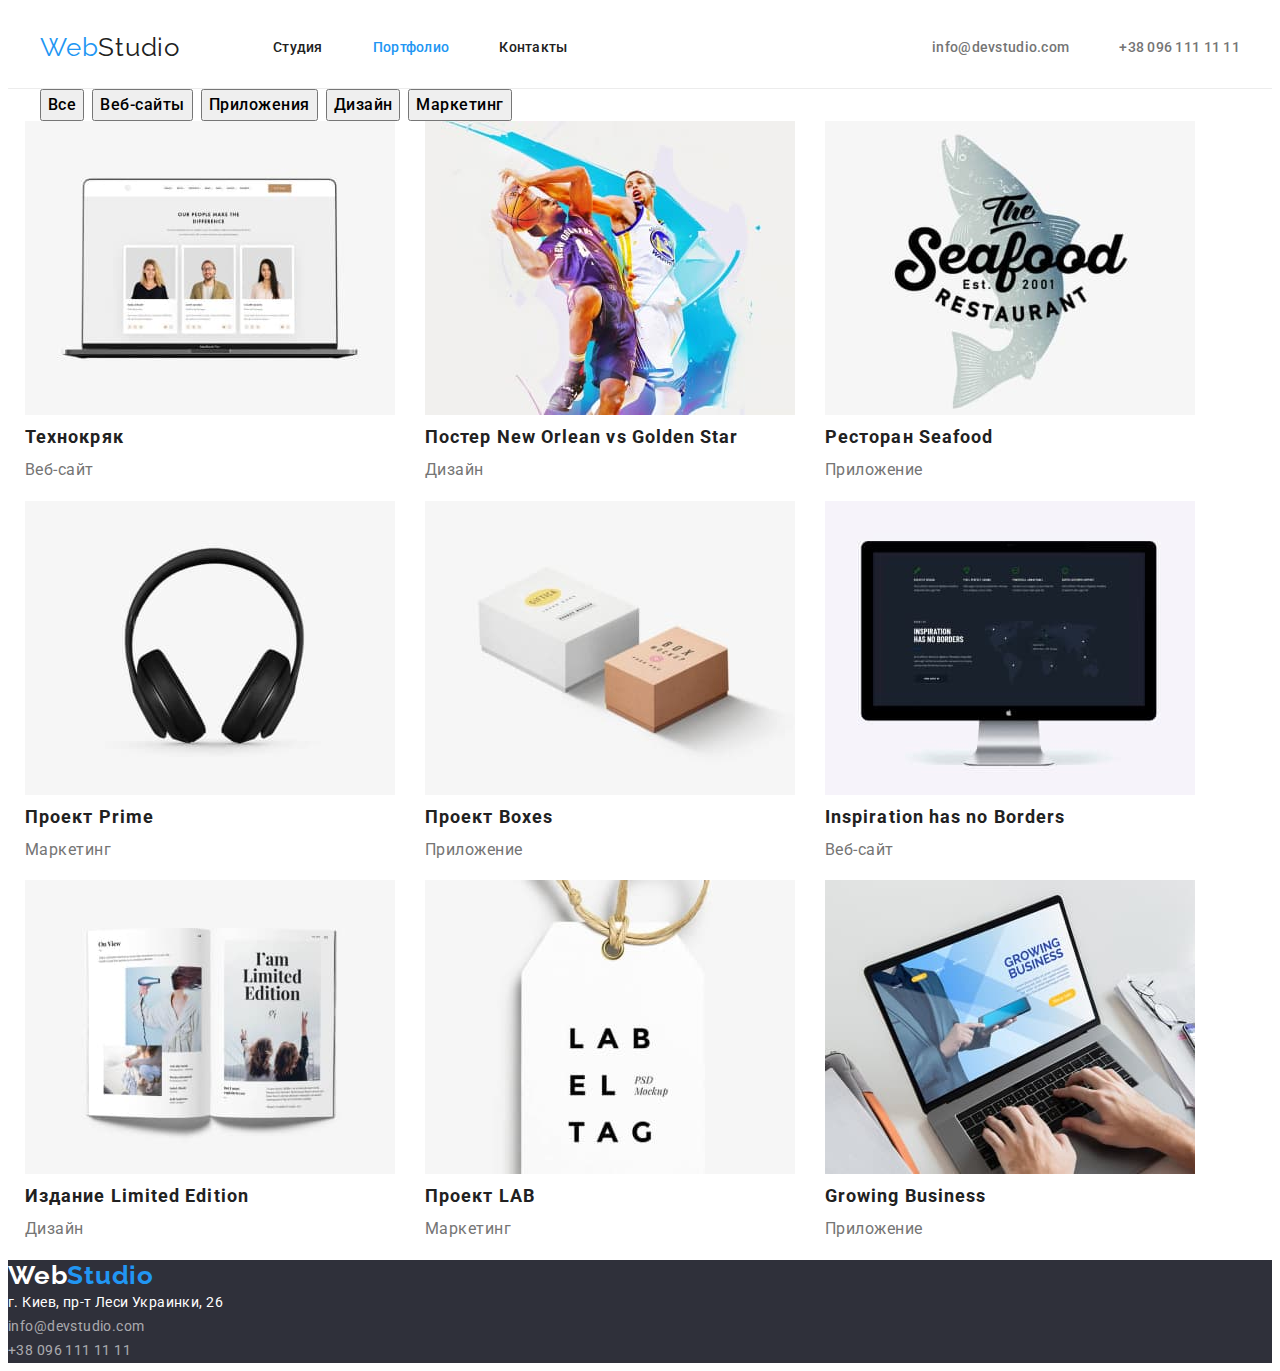
==== portfolio.html @ 8f27d6e6 "flex box containers" ====
<!DOCTYPE html>
<html lang="ru">
<head>
    <meta charset="UTF-8">
    <meta http-equiv="X-UA-Compatible" content="IE=edge">
    <meta name="viewport" content="width=device-width, initial-scale=1.0">
    <title>Document</title>
    <link rel="preconnect" href="https://fonts.googleapis.com">
    <link rel="preconnect" href="https://fonts.gstatic.com" crossorigin>
    <link href="https://fonts.googleapis.com/css2?family=Raleway:wght@700&family=Roboto:wght@400;500;700;900&display=swap" rel="stylesheet">
    <link rel="stylesheet" href="https://cdnjs.cloudflare.com/ajax/libs/modern-normalize/1.1.0/modern-normalize.min.css" integrity="sha512-wpPYUAdjBVSE4KJnH1VR1HeZfpl1ub8YT/NKx4PuQ5NmX2tKuGu6U/JRp5y+Y8XG2tV+wKQpNHVUX03MfMFn9Q==" crossorigin="anonymous" referrerpolicy="no-referrer" />
    <link rel="stylesheet" href="./css/styles.css">
</head>
<body class="page">
    <!--Шапка сайта-->
    <header class="page-header">
        <div class="container main-nav">
        <a href="/index.html" class="logo">
        <p lang="en"> <span class="logo-header">Web</span>Studio</p> 
        </a>
        
        <nav>
        <ul class="site-nav list">
            <li class="item"><a href="./index.html" class="link">Студия</a></li>
            <li class="item"><a href="./portfolio.html" class="link current" >Портфолио</a></li>  
            <li class="item"><a href="" class="link" >Контакты</a></li>
        </ul>
        </nav>
        <ul class="phone-mail list">
            <li class="item" >
                <a href="mail:info@devstudio.com" class="mail-number">info@devstudio.com</a>
            </li>
            <li class="item">
                <a href="tel:380961111111" class="mail-number">+38 096 111 11 11</a>
            </li>
        </ul>
        </div>
    </header>
    <main>
        <!-- Фильтр -->
            <section>
                <div class="buttons-nav container">
                <h1 hidden>portfolio</h1>
                    <ul class="button-list list">
                        <li>
                            <button class="buttons" type="button">Все</button>
                        </li>
                        <li>
                            <button class="buttons" type="button">Веб-сайты</button>
                        </li>
                        <li>
                            <button class="buttons" type="button">Приложения</button>
                        </li>
                        <li>
                            <button class="buttons" type="button">Дизайн</button>
                        </li>
                        <li>
                            <button class="buttons" type="button">Маркетинг</button>
                        </li>
                    </ul>
                </div>
        <!-- Галерея -->
        <div class="flex-container">
            <ul class="galerry-list list">
                <li><a class="links flex-elements" href=""><img src="./images-portfolio/image.jpg" alt="фото технокряк" width="370" height="294">
                    <h3 class="name-pic flex-elements">Технокряк</h3> 
                    <p class="kind-bussines flex-elements">Веб-сайт</p></a>
                </li>
                <li><a class="links flex-elements" href=""><img src="./images-portfolio/image1.jpg" alt="постер нба" width="370" height="294">
                    <h3 class="name-pic flex-elements">Постер New Orlean vs Golden Star</h3>
                    <p class="kind-bussines flex-elements">Дизайн</p></a>
                </li>
                <li><a class="links flex-elements" href=""><img src="./images-portfolio/image2.jpg" alt="ресторан рыбный" width="370" height="294">
                    <h3 class="name-pic flex-elements">Ресторан Seafood</h3>
                    <p class="kind-bussines flex-elements" >Приложение</p></a>
                </li>
                <li><a class="links flex-elements" href=""><img src="./images-portfolio/image3.jpg" alt="фото наушники" width="370" height="294">
                    <h3 class="name-pic flex-elements">Проект Prime</h3>
                    <p class="kind-bussines flex-elements" >Маркетинг</p></a>
                </li>
                <li><a class="links flex-elements" href=""><img src="./images-portfolio/image4.jpg" alt="коробки" width="370" height="294">
                    <h3 class="name-pic flex-elements">Проект Boxes</h3>
                    <p class="kind-bussines flex-elements" >Приложение</p></a>
                </li>
                <li><a class="links flex-elements" href=""><img src="./images-portfolio/image5.jpg" alt="компютер" width="370" height="294">
                    <h3 class="name-pic flex-elements">Inspiration has no Borders</h3>
                    <p class="kind-bussines flex-elements" >Веб-сайт</p></a>
                </li>
                <li><a class="links flex-elements" href=""><img src="./images-portfolio/image6.jpg" alt="издание" width="370" height="294">
                    <h3 class="name-pic flex-elements">Издание Limited Edition</h3>
                    <p class="kind-bussines flex-elements" >Дизайн</p></a>
                </li>
                <li><a class="links flex-elements" href=""><img src="./images-portfolio/image7.jpg" alt="проект лаб" width="370" height="294">
                    <h3 class="name-pic flex-elements">Проект LAB</h3>
                    <p class="kind-bussines flex-elements" >Маркетинг</p></a>
                </li>
                <li><a class="links flex-elements" href=""><img src="./images-portfolio/image8.jpg" alt="фото ноутбука" width="370" height="294">
                    <h3 class="name-pic flex-elements">Growing Business</h3>
                    <p class="kind-bussines flex-elements" >Приложение</p></a>
                </li>
            </ul>
        </div>
        </section>
    </main>
    <footer>
        <section class="footer">
            <h2 hidden>Футер</h2>
            <a href="/index.html" class="logo-footer">
                <p lang="en"> <span class="accentlogo">Web</span>Studio</p> 
            </a>
            <address>
                <a href="https://www.google.com.ua/maps/place/%D0%B1%D1%83%D0%BB.+%D0%9B%D0%B5%D1%81%D0%B8+%D0%A3%D0%BA%D1%80%D0%B0%D0%B8%D0%BD%D0%BA%D0%B8,+26,+%D0%9A%D0%B8%D0%B5%D0%B2,+02000/@50.4258152,30.5366192,16.56z/data=!4m5!3m4!1s0x40d4cf0e033ecbe9:0x57a4dffefec77da0!8m2!3d50.4265807!4d30.5383858" class="street-adress">
                    г. Киев, пр-т Леси Украинки, 26 
                </a> <br>
                <a href="mail:info@devstudio.com" class="contacts-footer">info@devstudio.com</a> <br>
                <a href="tel:380961111111" class="contacts-footer">+38 096 111 11 11</a>
            </address>
            </section>
    </footer>
</body>
</html>
---- css/styles.css ----
:root {
    --primary-font-family: "Roboto", sans-serif;
    --secondary-font-family: "Raleway", sans-serif;
    --primary-text-color: #212121;
    --secondary-text-color: #757575;
    --primary-white-color: #FFFFFF;
    --primary-bcg-color: #2F303A;
    --accent-color: #2196F3;
    --secondary-accent-color: #188CE8;
    --secondary-bcg-color: #F5F4FA;
}

.container {
    margin-left: auto;
    margin-right: auto;
    width: 1200px;
    outline: tomato;
}

.section {
    padding-top: 94px;
    padding-bottom: 94px;
}

/* Logo */
.logo {
    color: var(--primary-text-color);

    font-family: Raleway, sans-serif;
    font-size: 26px;
    line-height: 1.19;
    letter-spacing: 0.03em;
    text-decoration: none;

    margin-top: 24px;
    margin-bottom: 25px;
    
}

.page-header {
    border-bottom: 1px solid #ECECEC;
    text-decoration: none;
}
/* Утилиты */
.list {
    padding: 0;
    margin: 0;
    list-style: none;
}

.main-nav {
    display: flex;
    align-items: center;
}

.logo-header {
    color: var(--accent-color);
    text-decoration: none;
}

.page {
    background-color: var(--primary-white-color);
    color: var(--secondary-text-color);
    font-family: var(--primary-font-family);
    font-size: 14px;
    line-height: 1.14;
    letter-spacing: 0.02em;
}


.site-nav .link {
        display: block;
        padding-top: 32px;
        padding-bottom: 32px;

        color: var(--primary-text-color);
        font-weight: 500;
}

.site-nav .link.current {
    color: var(--accent-color);
}

.link {
    text-decoration: none;
}

.mail-number {
    display: flex;
    color: var(--secondary-text-color);
    font-weight: 500;
    text-decoration: none;
    padding-top: 32px;
    padding-bottom: 32px;
}

.mail-number:hover,
.mail-number:focus {
    color: var(--accent-color);
}

.phone-mail {
    display: flex;
    margin-left: auto;
}

.phone-mail .item+ .item {
    margin-left: 50px;
}


.site-nav .link:hover, 
.site-nav .link:focus {
    color: var(--accent-color)
}
.site-nav .link .current {
    color: var(--accent-color)
    
}


.site-nav .item:not(:last-child) {
    margin-right: 50px;
}

.site-nav {
    display: flex;
    font-weight: 500;
    letter-spacing: 0.02em;
    text-decoration: none;
    margin-left: 93px;

}


h1,h2,h3,h4,h5,h6,p,ul {
    margin-top: 0;
    margin-bottom: 0;
}

/* Hero */
.hero-title { 
    color: var(--primary-white-color);
    font-weight: 900;
    font-size: 44px;
    line-height: 1.36;
    text-align: center;
    letter-spacing: 0.06em;
    text-transform: uppercase;
    margin-top: 0;
    margin-bottom: 40px;
}

.hero {
    text-align: center;
    background-color: var(--primary-bcg-color);
    margin-bottom: 94px;
    
}

/* Наши сильные качества */
.quality-list {
    margin-bottom: 94px;
    color: var(--secondary-text-color);
    display: flex;
    align-items: center;
    margin-right: 30px;
    
}

.quality-list:last-child {
    margin-right: 0;
}

.title {
    margin-top: 0;
    margin-bottom: 10px;
    color: var(--primary-text-color);
    font-weight: bold;
    letter-spacing: 0.03em;
    text-transform: uppercase;
    font-size: 14px;
}
.quality-list .text {
    font-size: 14px;
    line-height: 1.7;
    letter-spacing: 0.03em;
}

.text {
    margin-top: 0;
    margin-bottom: 0;

}

/* Examples */
.service-title {
    color: var(--primary-text-color);
    font-weight: bold;
    font-size: 36px;
    line-height: 1.17;
    text-align: center;
    letter-spacing: 0.03em;
    text-decoration: none;
    margin-top: 0;
    margin-bottom: 50px;
}

.list-image {
    margin-bottom: 94px;
}

.list-image {
    display: flex;
}

.images-comp{
    margin-right: 30px;
    margin-bottom: 30px;
}

.images-comp:nth-child(3n) {
margin-right: 0;
}

/* Button */
.button {
    color: var(--primary-white-color);
    background-color: var(--accent-color);
    font-weight: bold;
    font-size: 16px;
    line-height: 1.87;
    text-align: center;
    cursor: pointer;
    box-shadow: 0px 4px 4px rgba(0, 0, 0, 0.15);
    border-radius: 4px;
    padding: 10px 32px;
    min-width: 200px;
}

.button:hover,
.button:focus {
    background-color: var(--secondary-accent-color);
}


.our-team {
    background-color: var(--secondary-bcg-color);

}

.team-title {
    color: var(--primary-text-color);
    background-color: var(--secondary-bcg-color);
    font-weight: bold;
    font-size: 36px;
    line-height: 1.17;
    text-align: center;
    letter-spacing: 0.03em;

    padding-top: 94px;
    padding-bottom: 50px;
}

.teammate {
    color: var(--primary-text-color);
    background-color: var(--secondary-bcg-color);
    font-weight: 500;
    font-size: 16px;
    line-height: 1.18;
    text-align: center;
    letter-spacing: 0.03em;
}

.team {
    display: flex;
    margin-right: 30px;
}

.team:last-child {
    margin-right: 0;
}

.team-img {
    margin-right: 30px;

}

.position {
    color: var(--secondary-text-color);
    background-color: var(--secondary-bcg-color);
    font-size: 16px;
    line-height: 1.18;
    text-align: center;
    letter-spacing: 0.03em;
}

.footer {
    background-color: var(--primary-bcg-color)


}

.logo-footer {
    color: var(--accent-color);
    font-family: Raleway;
    font-weight: bold;
    font-size: 26px;
    line-height: 1.19;
    letter-spacing: 0.03em;
    text-decoration: none;
}

.street-adress {
    font-style: normal;
    color: var(--primary-white-color);
    font-size: 14px;
    line-height: 1.7;
    letter-spacing: 0.03em;
    text-decoration: none;

}

.contacts-footer {
    font-style: normal;
    font-size: 14px;
    line-height: 1.7;
    letter-spacing: 0.03em;

    color: rgba(255, 255, 255, 0.6);
    text-decoration: none;
}

.accentlogo {
    color: var(--primary-white-color);
}


/* Portfolio */

.button-list {
    color: var(--primary-text-color);
    font-weight: 500;
    font-size: 16px;
    line-height: 1.62;
    letter-spacing: 0.03em;
}

.buttons {
    font-family: inherit;
    font-weight: 500;
    font-size: 16px;
    line-height: 1.62;
    text-align: center;
    letter-spacing: 0.03em;
    cursor: pointer;
}

.flex-container {
    width: 1230px;
    padding-left: 15px;
    padding-right: 15px;
    margin-left: auto;
    margin-right: auto;
}

.galerry-list {
    display: flex;
    flex-wrap: wrap;
}

.flex-elements{
    width: 370px;
    margin-right: 30px;
    margin-bottom: 30px;

}

.flex-elements:nth-child(3n) {
    margin-right: 0;
}

.flex-elements:nth-child(-n + 3) {
    margin-bottom: 0;
}

.name-pic {
    color: var(--primary-text-color);
    font-weight: bold;
    font-size: 18px;
    line-height: 2;
    letter-spacing: 0.06em;
}

.kind-bussines {
    color: var(--secondary-text-color);
    font-size: 16px;
    line-height: 1.87;
    letter-spacing: 0.03em;
}

.links {
    text-decoration: none;
}

.buttons:hover,
.buttons:focus {
    background-color: var(--secondary-accent-color);
    color: var(--primary-white-color);
}

.button-list {
    display: flex;


}

.buttons {
    margin-right: 8px;
}
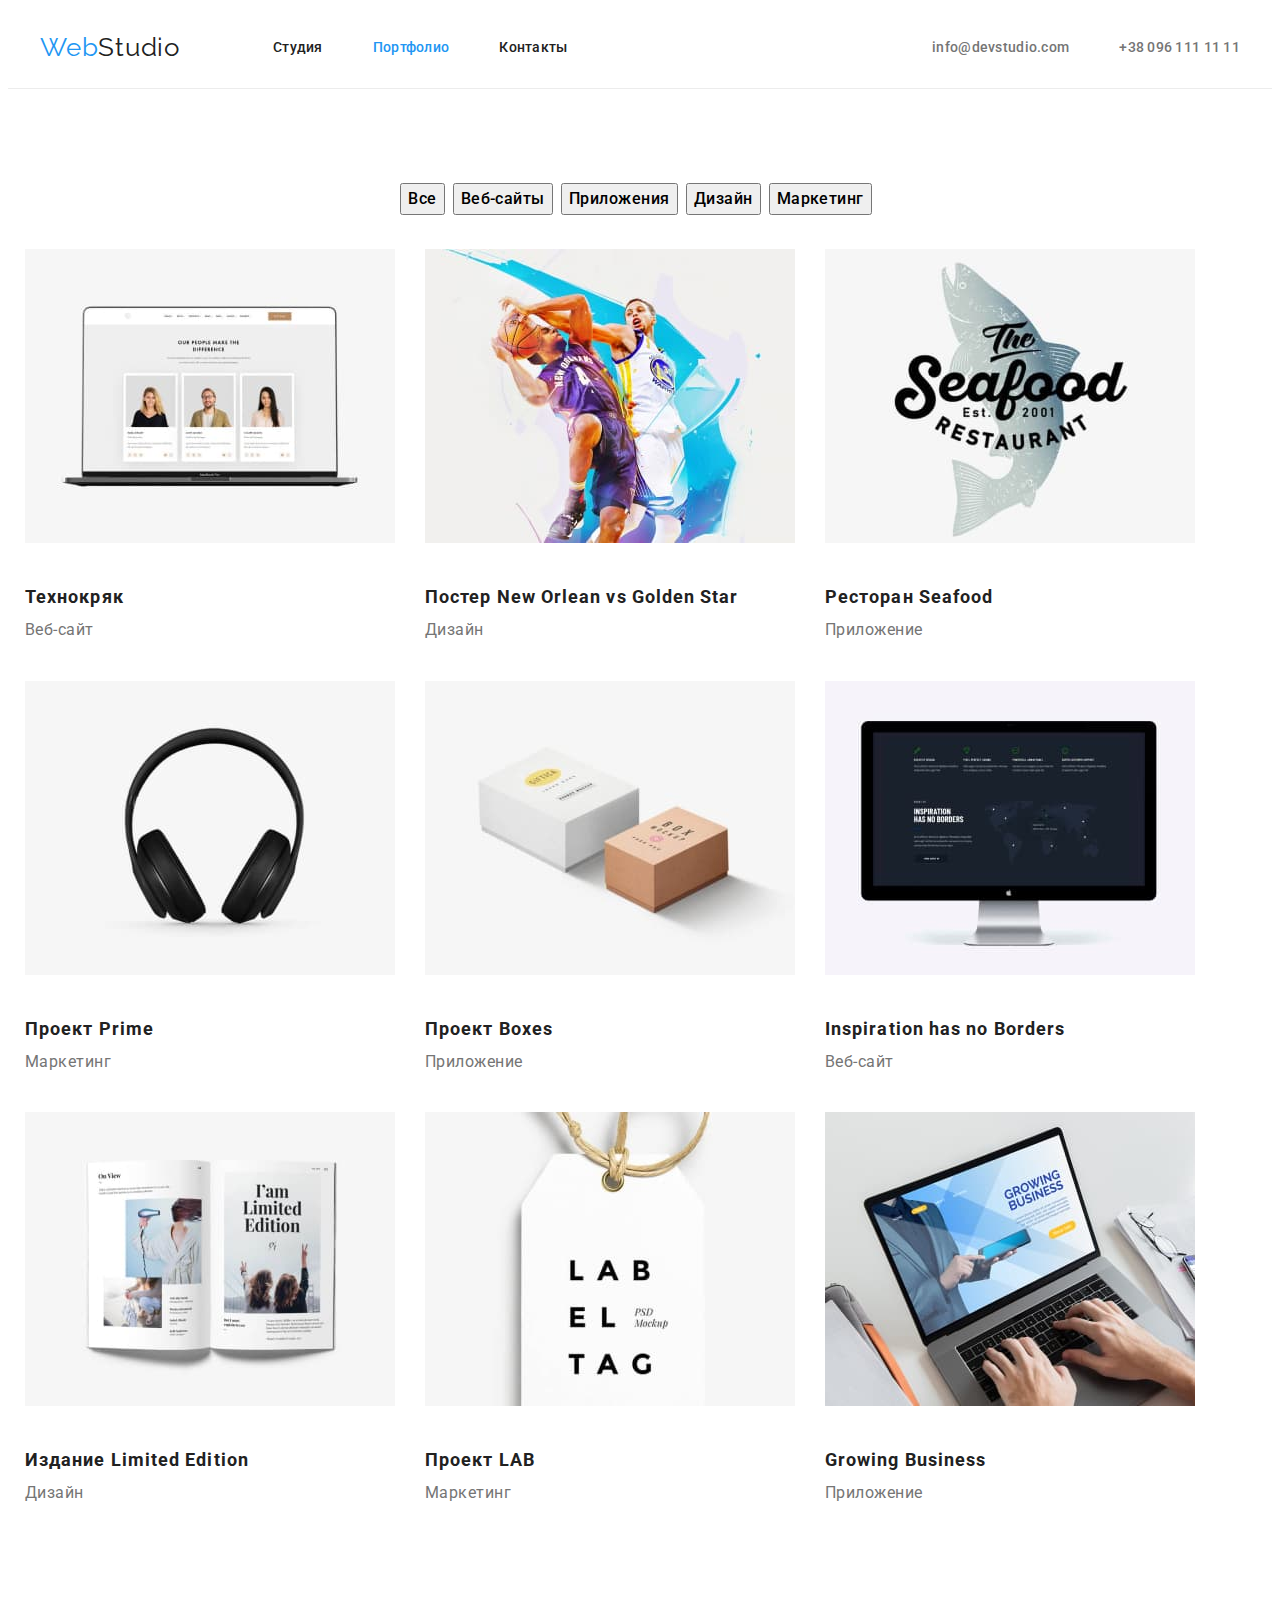
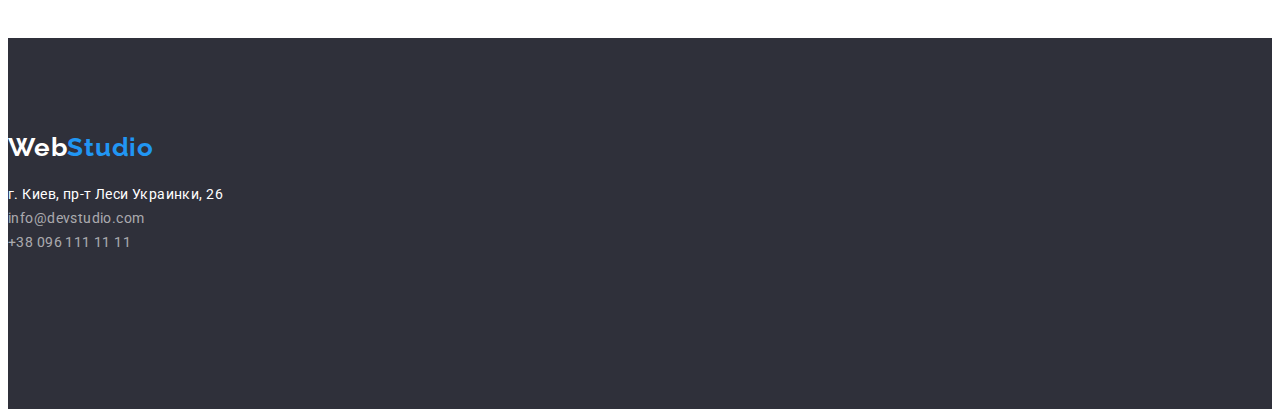
==== commit be8dc8fc: "portfolio buttons, studio img" ====
--- a/portfolio.html
+++ b/portfolio.html
@@ -60,62 +60,81 @@
                     </ul>
                 </div>
         <!-- Галерея -->
-        <div class="flex-container">
+        <div class="flex-container container">
             <ul class="galerry-list list">
                 <li><a class="links flex-elements" href=""><img src="./images-portfolio/image.jpg" alt="фото технокряк" width="370" height="294">
+                    <div class="names-pic">
                     <h3 class="name-pic flex-elements">Технокряк</h3> 
                     <p class="kind-bussines flex-elements">Веб-сайт</p></a>
+                    </div>
                 </li>
                 <li><a class="links flex-elements" href=""><img src="./images-portfolio/image1.jpg" alt="постер нба" width="370" height="294">
+                    <div class="names-pic">
                     <h3 class="name-pic flex-elements">Постер New Orlean vs Golden Star</h3>
                     <p class="kind-bussines flex-elements">Дизайн</p></a>
+                    </div>
                 </li>
                 <li><a class="links flex-elements" href=""><img src="./images-portfolio/image2.jpg" alt="ресторан рыбный" width="370" height="294">
+                    <div class="names-pic">
                     <h3 class="name-pic flex-elements">Ресторан Seafood</h3>
                     <p class="kind-bussines flex-elements" >Приложение</p></a>
+                    </div>
                 </li>
                 <li><a class="links flex-elements" href=""><img src="./images-portfolio/image3.jpg" alt="фото наушники" width="370" height="294">
+                    <div class="names-pic">
                     <h3 class="name-pic flex-elements">Проект Prime</h3>
                     <p class="kind-bussines flex-elements" >Маркетинг</p></a>
+                    </div>
                 </li>
                 <li><a class="links flex-elements" href=""><img src="./images-portfolio/image4.jpg" alt="коробки" width="370" height="294">
+                    <div class="names-pic">
                     <h3 class="name-pic flex-elements">Проект Boxes</h3>
                     <p class="kind-bussines flex-elements" >Приложение</p></a>
+                    </div>
                 </li>
                 <li><a class="links flex-elements" href=""><img src="./images-portfolio/image5.jpg" alt="компютер" width="370" height="294">
+                    <div class="names-pic">
                     <h3 class="name-pic flex-elements">Inspiration has no Borders</h3>
                     <p class="kind-bussines flex-elements" >Веб-сайт</p></a>
+                    </div>
                 </li>
                 <li><a class="links flex-elements" href=""><img src="./images-portfolio/image6.jpg" alt="издание" width="370" height="294">
+                    <div class="names-pic">
                     <h3 class="name-pic flex-elements">Издание Limited Edition</h3>
                     <p class="kind-bussines flex-elements" >Дизайн</p></a>
+                    </div>
                 </li>
                 <li><a class="links flex-elements" href=""><img src="./images-portfolio/image7.jpg" alt="проект лаб" width="370" height="294">
+                    <div class="names-pic">
                     <h3 class="name-pic flex-elements">Проект LAB</h3>
                     <p class="kind-bussines flex-elements" >Маркетинг</p></a>
+                    </div>
                 </li>
                 <li><a class="links flex-elements" href=""><img src="./images-portfolio/image8.jpg" alt="фото ноутбука" width="370" height="294">
+                    <div class="names-pic">
                     <h3 class="name-pic flex-elements">Growing Business</h3>
                     <p class="kind-bussines flex-elements" >Приложение</p></a>
+                    </div>
                 </li>
             </ul>
         </div>
         </section>
     </main>
     <footer>
-        <section class="footer">
-            <h2 hidden>Футер</h2>
-            <a href="/index.html" class="logo-footer">
-                <p lang="en"> <span class="accentlogo">Web</span>Studio</p> 
-            </a>
-            <address>
-                <a href="https://www.google.com.ua/maps/place/%D0%B1%D1%83%D0%BB.+%D0%9B%D0%B5%D1%81%D0%B8+%D0%A3%D0%BA%D1%80%D0%B0%D0%B8%D0%BD%D0%BA%D0%B8,+26,+%D0%9A%D0%B8%D0%B5%D0%B2,+02000/@50.4258152,30.5366192,16.56z/data=!4m5!3m4!1s0x40d4cf0e033ecbe9:0x57a4dffefec77da0!8m2!3d50.4265807!4d30.5383858" class="street-adress">
-                    г. Киев, пр-т Леси Украинки, 26 
-                </a> <br>
-                <a href="mail:info@devstudio.com" class="contacts-footer">info@devstudio.com</a> <br>
-                <a href="tel:380961111111" class="contacts-footer">+38 096 111 11 11</a>
-            </address>
-            </section>
+        <section class="footer section">
+        <a href="/index.html" class="logo-footer">
+            <p lang="en"> <span class="accentlogo">Web</span>Studio</p> 
+        </a>
+        <address>
+            <div class="adresses">
+            <a href="https://www.google.com.ua/maps/place/%D0%B1%D1%83%D0%BB.+%D0%9B%D0%B5%D1%81%D0%B8+%D0%A3%D0%BA%D1%80%D0%B0%D0%B8%D0%BD%D0%BA%D0%B8,+26,+%D0%9A%D0%B8%D0%B5%D0%B2,+02000/@50.4258152,30.5366192,16.56z/data=!4m5!3m4!1s0x40d4cf0e033ecbe9:0x57a4dffefec77da0!8m2!3d50.4265807!4d30.5383858" class="street-adress">
+                г. Киев, пр-т Леси Украинки, 26 
+            </a> <br>
+            <a href="mail:info@devstudio.com" class="contacts-footer">info@devstudio.com</a> <br>
+            <a href="tel:380961111111" class="contacts-footer">+38 096 111 11 11</a>
+            </div>
+        </address>
+        </section>
     </footer>
 </body>
 </html>--- a/css/styles.css
+++ b/css/styles.css
@@ -14,7 +14,6 @@
     margin-left: auto;
     margin-right: auto;
     width: 1200px;
-    outline: tomato;
 }
 
 .section {
@@ -136,6 +135,11 @@
 h1,h2,h3,h4,h5,h6,p,ul {
     margin-top: 0;
     margin-bottom: 0;
+    padding-left: 0;
+}
+
+img {
+    display: block;
 }
 
 /* Hero */
@@ -168,9 +172,8 @@
     
 }
 
-.quality-list:last-child {
-    margin-right: 0;
-}
+
+
 
 .title {
     margin-top: 0;
@@ -193,6 +196,12 @@
 
 }
 
+.title-text {
+    margin-right: 30px;
+}
+
+
+
 /* Examples */
 .service-title {
     color: var(--primary-text-color);
@@ -212,15 +221,17 @@
 
 .list-image {
     display: flex;
+    justify-content: space-between;
 }
 
 .images-comp{
+    
     margin-right: 30px;
     margin-bottom: 30px;
 }
 
-.images-comp:nth-child(3n) {
-margin-right: 0;
+.images-comp:not(:last-child) {
+margin-right: 30px;
 }
 
 /* Button */
@@ -272,6 +283,16 @@
     letter-spacing: 0.03em;
 }
 
+.teammates {
+    padding-top: 30px;
+}
+
+.positions {
+    padding-top: 10px;
+    padding-bottom: 30px;
+    margin-bottom: 94px;
+}
+
 .team {
     display: flex;
     margin-right: 30px;
@@ -333,6 +354,11 @@
 
 .accentlogo {
     color: var(--primary-white-color);
+}
+
+.adresses {
+    padding-top: 20px;
+    margin-bottom: 60px;
 }
 
 
@@ -362,6 +388,7 @@
     padding-right: 15px;
     margin-left: auto;
     margin-right: auto;
+    margin-bottom: 94px;
 }
 
 .galerry-list {
@@ -391,6 +418,13 @@
     line-height: 2;
     letter-spacing: 0.06em;
 }
+
+.names-pic {
+    padding-top: 20px;
+    padding-bottom: 20px;
+
+}
+
 
 .kind-bussines {
     color: var(--secondary-text-color);
@@ -411,8 +445,12 @@
 
 .button-list {
     display: flex;
-
-
+    padding-top: 94px;
+    padding-bottom: 34px;
+}
+
+.button-list {
+    justify-content: center;
 }
 
 .buttons {
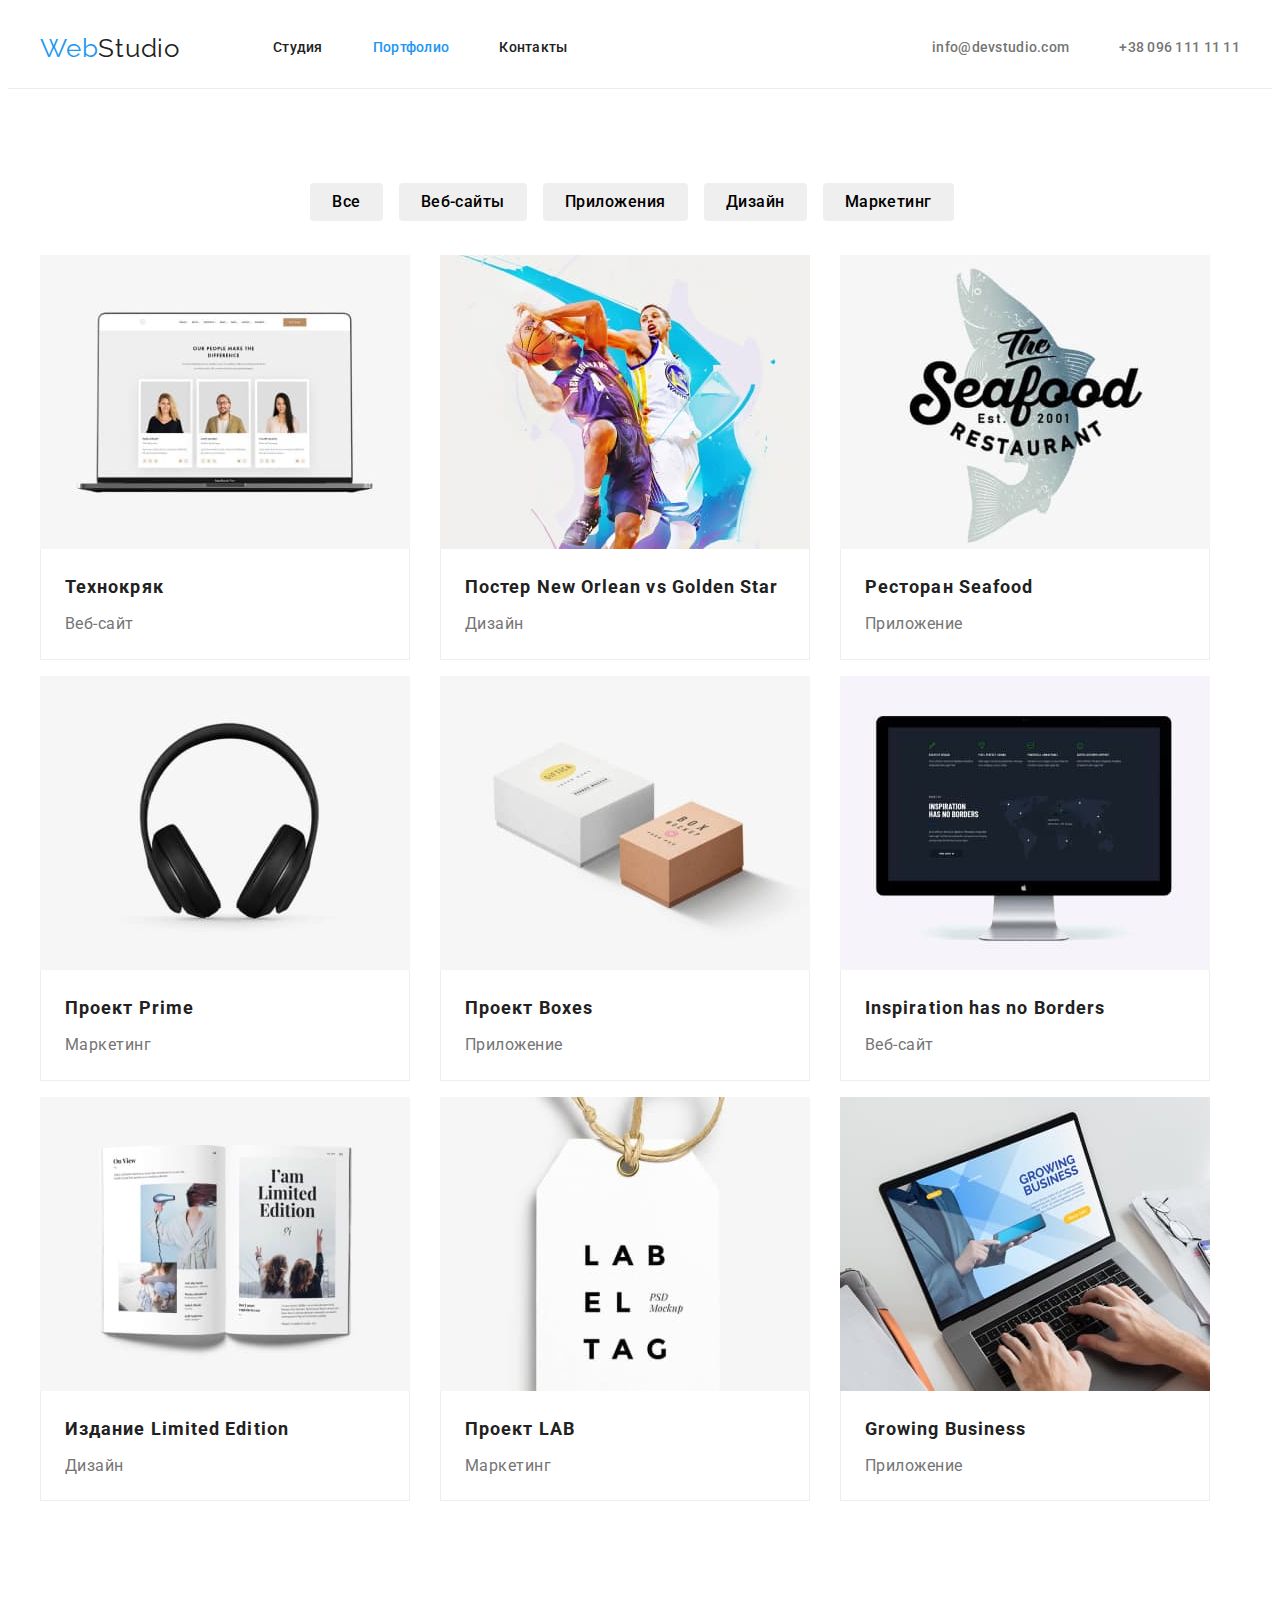
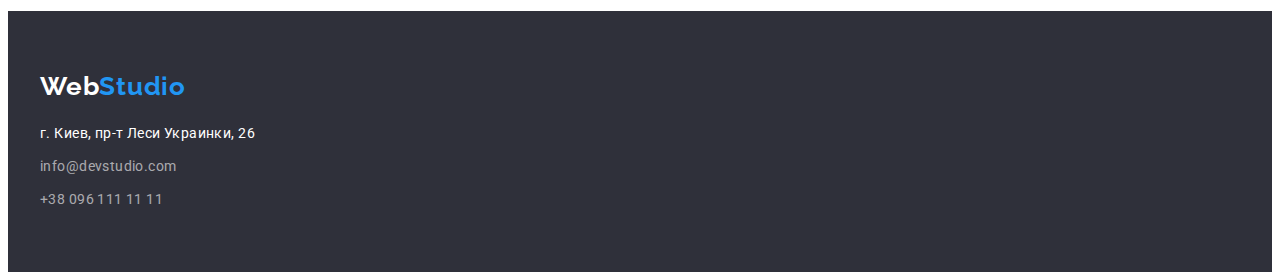
==== commit a07a81ad: "fix studio, footer, hero, porfolio" ====
--- a/portfolio.html
+++ b/portfolio.html
@@ -38,103 +38,112 @@
     </header>
     <main>
         <!-- Фильтр -->
-            <section>
+            <section class="section">
                 <div class="buttons-nav container">
                 <h1 hidden>portfolio</h1>
                     <ul class="button-list list">
-                        <li>
+                        <li  class="btn">
                             <button class="buttons" type="button">Все</button>
                         </li>
-                        <li>
+                        <li class="btn">
                             <button class="buttons" type="button">Веб-сайты</button>
                         </li>
-                        <li>
+                        <li class="btn">
                             <button class="buttons" type="button">Приложения</button>
                         </li>
-                        <li>
+                        <li class="btn">
                             <button class="buttons" type="button">Дизайн</button>
                         </li>
-                        <li>
+                        <li class="btn">
                             <button class="buttons" type="button">Маркетинг</button>
                         </li>
                     </ul>
                 </div>
         <!-- Галерея -->
-        <div class="flex-container container">
+        <div class="container">
             <ul class="galerry-list list">
-                <li><a class="links flex-elements" href=""><img src="./images-portfolio/image.jpg" alt="фото технокряк" width="370" height="294">
+                <li class="gallery">
+                    <a class="links flex-elements" href="">
+                        <img src="./images-portfolio/image.jpg" alt="фото технокряк" width="370" height="294">
                     <div class="names-pic">
-                    <h3 class="name-pic flex-elements">Технокряк</h3> 
-                    <p class="kind-bussines flex-elements">Веб-сайт</p></a>
+                    <h3 class="name-pic">Технокряк</h3> 
+                    <p class="kind-bussines">Веб-сайт</p>
                     </div>
+                </a>
                 </li>
-                <li><a class="links flex-elements" href=""><img src="./images-portfolio/image1.jpg" alt="постер нба" width="370" height="294">
+                <li class="gallery"><a class="links flex-elements" href=""><img src="./images-portfolio/image1.jpg" alt="постер нба" width="370" height="294">
                     <div class="names-pic">
-                    <h3 class="name-pic flex-elements">Постер New Orlean vs Golden Star</h3>
-                    <p class="kind-bussines flex-elements">Дизайн</p></a>
+                    <h3 class="name-pic">Постер New Orlean vs Golden Star</h3>
+                    <p class="kind-bussines">Дизайн</p>
                     </div>
+                </a>
                 </li>
-                <li><a class="links flex-elements" href=""><img src="./images-portfolio/image2.jpg" alt="ресторан рыбный" width="370" height="294">
+                <li class="gallery"><a class="links flex-elements" href=""><img src="./images-portfolio/image2.jpg" alt="ресторан рыбный" width="370" height="294">
                     <div class="names-pic">
-                    <h3 class="name-pic flex-elements">Ресторан Seafood</h3>
-                    <p class="kind-bussines flex-elements" >Приложение</p></a>
+                    <h3 class="name-pic">Ресторан Seafood</h3>
+                    <p class="kind-bussines" >Приложение</p>
                     </div>
+                </a>
                 </li>
-                <li><a class="links flex-elements" href=""><img src="./images-portfolio/image3.jpg" alt="фото наушники" width="370" height="294">
+                <li class="gallery"><a class="links flex-elements" href=""><img src="./images-portfolio/image3.jpg" alt="фото наушники" width="370" height="294">
                     <div class="names-pic">
-                    <h3 class="name-pic flex-elements">Проект Prime</h3>
-                    <p class="kind-bussines flex-elements" >Маркетинг</p></a>
+                    <h3 class="name-pic">Проект Prime</h3>
+                    <p class="kind-bussines" >Маркетинг</p>
                     </div>
+                </a>
                 </li>
-                <li><a class="links flex-elements" href=""><img src="./images-portfolio/image4.jpg" alt="коробки" width="370" height="294">
+                <li class="gallery"><a class="links flex-elements" href=""><img src="./images-portfolio/image4.jpg" alt="коробки" width="370" height="294">
                     <div class="names-pic">
-                    <h3 class="name-pic flex-elements">Проект Boxes</h3>
-                    <p class="kind-bussines flex-elements" >Приложение</p></a>
+                    <h3 class="name-pic">Проект Boxes</h3>
+                    <p class="kind-bussines" >Приложение</p>
                     </div>
+                </a>
                 </li>
-                <li><a class="links flex-elements" href=""><img src="./images-portfolio/image5.jpg" alt="компютер" width="370" height="294">
+                <li class="gallery"><a class="links flex-elements" href=""><img src="./images-portfolio/image5.jpg" alt="компютер" width="370" height="294">
                     <div class="names-pic">
-                    <h3 class="name-pic flex-elements">Inspiration has no Borders</h3>
-                    <p class="kind-bussines flex-elements" >Веб-сайт</p></a>
+                    <h3 class="name-pic">Inspiration has no Borders</h3>
+                    <p class="kind-bussines" >Веб-сайт</p>
                     </div>
+                </a>
                 </li>
-                <li><a class="links flex-elements" href=""><img src="./images-portfolio/image6.jpg" alt="издание" width="370" height="294">
+                <li class="gallery"><a class="links flex-elements" href=""><img src="./images-portfolio/image6.jpg" alt="издание" width="370" height="294">
                     <div class="names-pic">
-                    <h3 class="name-pic flex-elements">Издание Limited Edition</h3>
-                    <p class="kind-bussines flex-elements" >Дизайн</p></a>
+                    <h3 class="name-pic">Издание Limited Edition</h3>
+                    <p class="kind-bussines" >Дизайн</p>
                     </div>
+                </a>
                 </li>
-                <li><a class="links flex-elements" href=""><img src="./images-portfolio/image7.jpg" alt="проект лаб" width="370" height="294">
+                <li class="gallery"><a class="links flex-elements" href=""><img src="./images-portfolio/image7.jpg" alt="проект лаб" width="370" height="294">
                     <div class="names-pic">
-                    <h3 class="name-pic flex-elements">Проект LAB</h3>
-                    <p class="kind-bussines flex-elements" >Маркетинг</p></a>
+                    <h3 class="name-pic">Проект LAB</h3>
+                    <p class="kind-bussines" >Маркетинг</p>
                     </div>
+                </a>
                 </li>
-                <li><a class="links flex-elements" href=""><img src="./images-portfolio/image8.jpg" alt="фото ноутбука" width="370" height="294">
+                <li class="gallery"><a class="links flex-elements" href=""><img src="./images-portfolio/image8.jpg" alt="фото ноутбука" width="370" height="294">
                     <div class="names-pic">
-                    <h3 class="name-pic flex-elements">Growing Business</h3>
-                    <p class="kind-bussines flex-elements" >Приложение</p></a>
+                    <h3 class="name-pic">Growing Business</h3>
+                    <p class="kind-bussines" >Приложение</p>
                     </div>
+                </a>
                 </li>
             </ul>
         </div>
         </section>
     </main>
-    <footer>
-        <section class="footer section">
+    <footer class="footer">
+        <div class="container">
         <a href="/index.html" class="logo-footer">
             <p lang="en"> <span class="accentlogo">Web</span>Studio</p> 
         </a>
-        <address>
-            <div class="adresses">
-            <a href="https://www.google.com.ua/maps/place/%D0%B1%D1%83%D0%BB.+%D0%9B%D0%B5%D1%81%D0%B8+%D0%A3%D0%BA%D1%80%D0%B0%D0%B8%D0%BD%D0%BA%D0%B8,+26,+%D0%9A%D0%B8%D0%B5%D0%B2,+02000/@50.4258152,30.5366192,16.56z/data=!4m5!3m4!1s0x40d4cf0e033ecbe9:0x57a4dffefec77da0!8m2!3d50.4265807!4d30.5383858" class="street-adress">
+        <address class="adresses">
+            <a class="street-adress link" href="https://www.google.com.ua/maps/place/%D0%B1%D1%83%D0%BB.+%D0%9B%D0%B5%D1%81%D0%B8+%D0%A3%D0%BA%D1%80%D0%B0%D0%B8%D0%BD%D0%BA%D0%B8,+26,+%D0%9A%D0%B8%D0%B5%D0%B2,+02000/@50.4258152,30.5366192,16.56z/data=!4m5!3m4!1s0x40d4cf0e033ecbe9:0x57a4dffefec77da0!8m2!3d50.4265807!4d30.5383858">
                 г. Киев, пр-т Леси Украинки, 26 
-            </a> <br>
-            <a href="mail:info@devstudio.com" class="contacts-footer">info@devstudio.com</a> <br>
-            <a href="tel:380961111111" class="contacts-footer">+38 096 111 11 11</a>
-            </div>
+            </a>
+            <a href="mail:info@devstudio.com" class="contacts-footer link">info@devstudio.com</a>
+            <a href="tel:380961111111" class="contacts-footer link">+38 096 111 11 11</a>
         </address>
-        </section>
+        </div>
     </footer>
 </body>
 </html>--- a/css/styles.css
+++ b/css/styles.css
@@ -8,12 +8,14 @@
     --accent-color: #2196F3;
     --secondary-accent-color: #188CE8;
     --secondary-bcg-color: #F5F4FA;
+    --primary-border-color: #EEEEEE;
 }
 
 .container {
     margin-left: auto;
     margin-right: auto;
     width: 1200px;
+    padding: 0 15px;
 }
 
 .section {
@@ -30,15 +32,10 @@
     line-height: 1.19;
     letter-spacing: 0.03em;
     text-decoration: none;
-
-    margin-top: 24px;
-    margin-bottom: 25px;
-    
 }
 
 .page-header {
     border-bottom: 1px solid #ECECEC;
-    text-decoration: none;
 }
 /* Утилиты */
 .list {
@@ -151,27 +148,30 @@
     text-align: center;
     letter-spacing: 0.06em;
     text-transform: uppercase;
-    margin-top: 0;
-    margin-bottom: 40px;
+    width: 696px;
+    margin: 0 auto;
+    margin-bottom: 30px;
 }
 
 .hero {
     text-align: center;
     background-color: var(--primary-bcg-color);
-    margin-bottom: 94px;
+    padding: 200px 0;
     
 }
 
 /* Наши сильные качества */
 .quality-list {
-    margin-bottom: 94px;
+
     color: var(--secondary-text-color);
     display: flex;
     align-items: center;
-    margin-right: 30px;
     
 }
 
+.quality {
+    padding-bottom: 0;
+}
 
 
 
@@ -215,20 +215,12 @@
     margin-bottom: 50px;
 }
 
+
 .list-image {
-    margin-bottom: 94px;
-}
-
-.list-image {
     display: flex;
     justify-content: space-between;
 }
 
-.images-comp{
-    
-    margin-right: 30px;
-    margin-bottom: 30px;
-}
 
 .images-comp:not(:last-child) {
 margin-right: 30px;
@@ -247,6 +239,7 @@
     border-radius: 4px;
     padding: 10px 32px;
     min-width: 200px;
+    border: none;
 }
 
 .button:hover,
@@ -269,47 +262,43 @@
     text-align: center;
     letter-spacing: 0.03em;
 
-    padding-top: 94px;
-    padding-bottom: 50px;
+    margin-bottom: 50px;
 }
 
 .teammate {
     color: var(--primary-text-color);
-    background-color: var(--secondary-bcg-color);
     font-weight: 500;
     font-size: 16px;
     line-height: 1.18;
     text-align: center;
     letter-spacing: 0.03em;
+    margin-bottom: 10px;
 }
 
 .teammates {
     padding-top: 30px;
-}
-
-.positions {
-    padding-top: 10px;
     padding-bottom: 30px;
-    margin-bottom: 94px;
 }
 
 .team {
     display: flex;
-    margin-right: 30px;
-}
-
-.team:last-child {
-    margin-right: 0;
-}
+    justify-content: space-between;
+}
+
 
 .team-img {
     margin-right: 30px;
 
 }
 
+.list-command {
+    width: 270px;
+    background-color: var(--primary-white-color);
+    margin-right: 30px;
+}
+
 .position {
     color: var(--secondary-text-color);
-    background-color: var(--secondary-bcg-color);
     font-size: 16px;
     line-height: 1.18;
     text-align: center;
@@ -317,7 +306,8 @@
 }
 
 .footer {
-    background-color: var(--primary-bcg-color)
+    background-color: var(--primary-bcg-color);
+    padding: 60px 0;
 
 
 }
@@ -338,18 +328,21 @@
     font-size: 14px;
     line-height: 1.7;
     letter-spacing: 0.03em;
-    text-decoration: none;
+    margin-bottom: 9px;
+
 
 }
 
 .contacts-footer {
-    font-style: normal;
     font-size: 14px;
     line-height: 1.7;
     letter-spacing: 0.03em;
 
     color: rgba(255, 255, 255, 0.6);
-    text-decoration: none;
+}
+
+.contacts-footer:not(:last-child) {
+    padding-bottom: 9px;
 }
 
 .accentlogo {
@@ -357,8 +350,10 @@
 }
 
 .adresses {
-    padding-top: 20px;
-    margin-bottom: 60px;
+    display: flex;
+    flex-direction: column;
+    font-style: normal;
+    margin-top: 20px;
 }
 
 
@@ -370,6 +365,10 @@
     font-size: 16px;
     line-height: 1.62;
     letter-spacing: 0.03em;
+
+    display: flex;
+    margin-bottom: 34px;
+    justify-content: center;
 }
 
 .buttons {
@@ -379,17 +378,13 @@
     line-height: 1.62;
     text-align: center;
     letter-spacing: 0.03em;
+    
     cursor: pointer;
-}
-
-.flex-container {
-    width: 1230px;
-    padding-left: 15px;
-    padding-right: 15px;
-    margin-left: auto;
-    margin-right: auto;
-    margin-bottom: 94px;
-}
+    border: none;
+    padding: 6px 22px;
+    border-radius: 4px;
+}
+
 
 .galerry-list {
     display: flex;
@@ -403,13 +398,7 @@
 
 }
 
-.flex-elements:nth-child(3n) {
-    margin-right: 0;
-}
-
-.flex-elements:nth-child(-n + 3) {
-    margin-bottom: 0;
-}
+
 
 .name-pic {
     color: var(--primary-text-color);
@@ -417,14 +406,25 @@
     font-size: 18px;
     line-height: 2;
     letter-spacing: 0.06em;
+
+    padding-bottom: 4px;
 }
 
 .names-pic {
     padding-top: 20px;
     padding-bottom: 20px;
-
-}
-
+    padding-left: 24px;
+    padding-right: 24px;
+    border-bottom: 1px solid var(--primary-border-color);
+    border-left: 1px solid var(--primary-border-color);
+    border-right: 1px solid var(--primary-border-color);
+
+}
+
+
+.gallery:not(:nth-child(3n)) {
+    margin-right: 30px;
+}
 
 .kind-bussines {
     color: var(--secondary-text-color);
@@ -443,16 +443,11 @@
     color: var(--primary-white-color);
 }
 
-.button-list {
-    display: flex;
-    padding-top: 94px;
-    padding-bottom: 34px;
-}
-
-.button-list {
-    justify-content: center;
-}
-
 .buttons {
+    border: none;
+    margin-right: 8px;
+}
+
+.btn {
     margin-right: 8px;
 }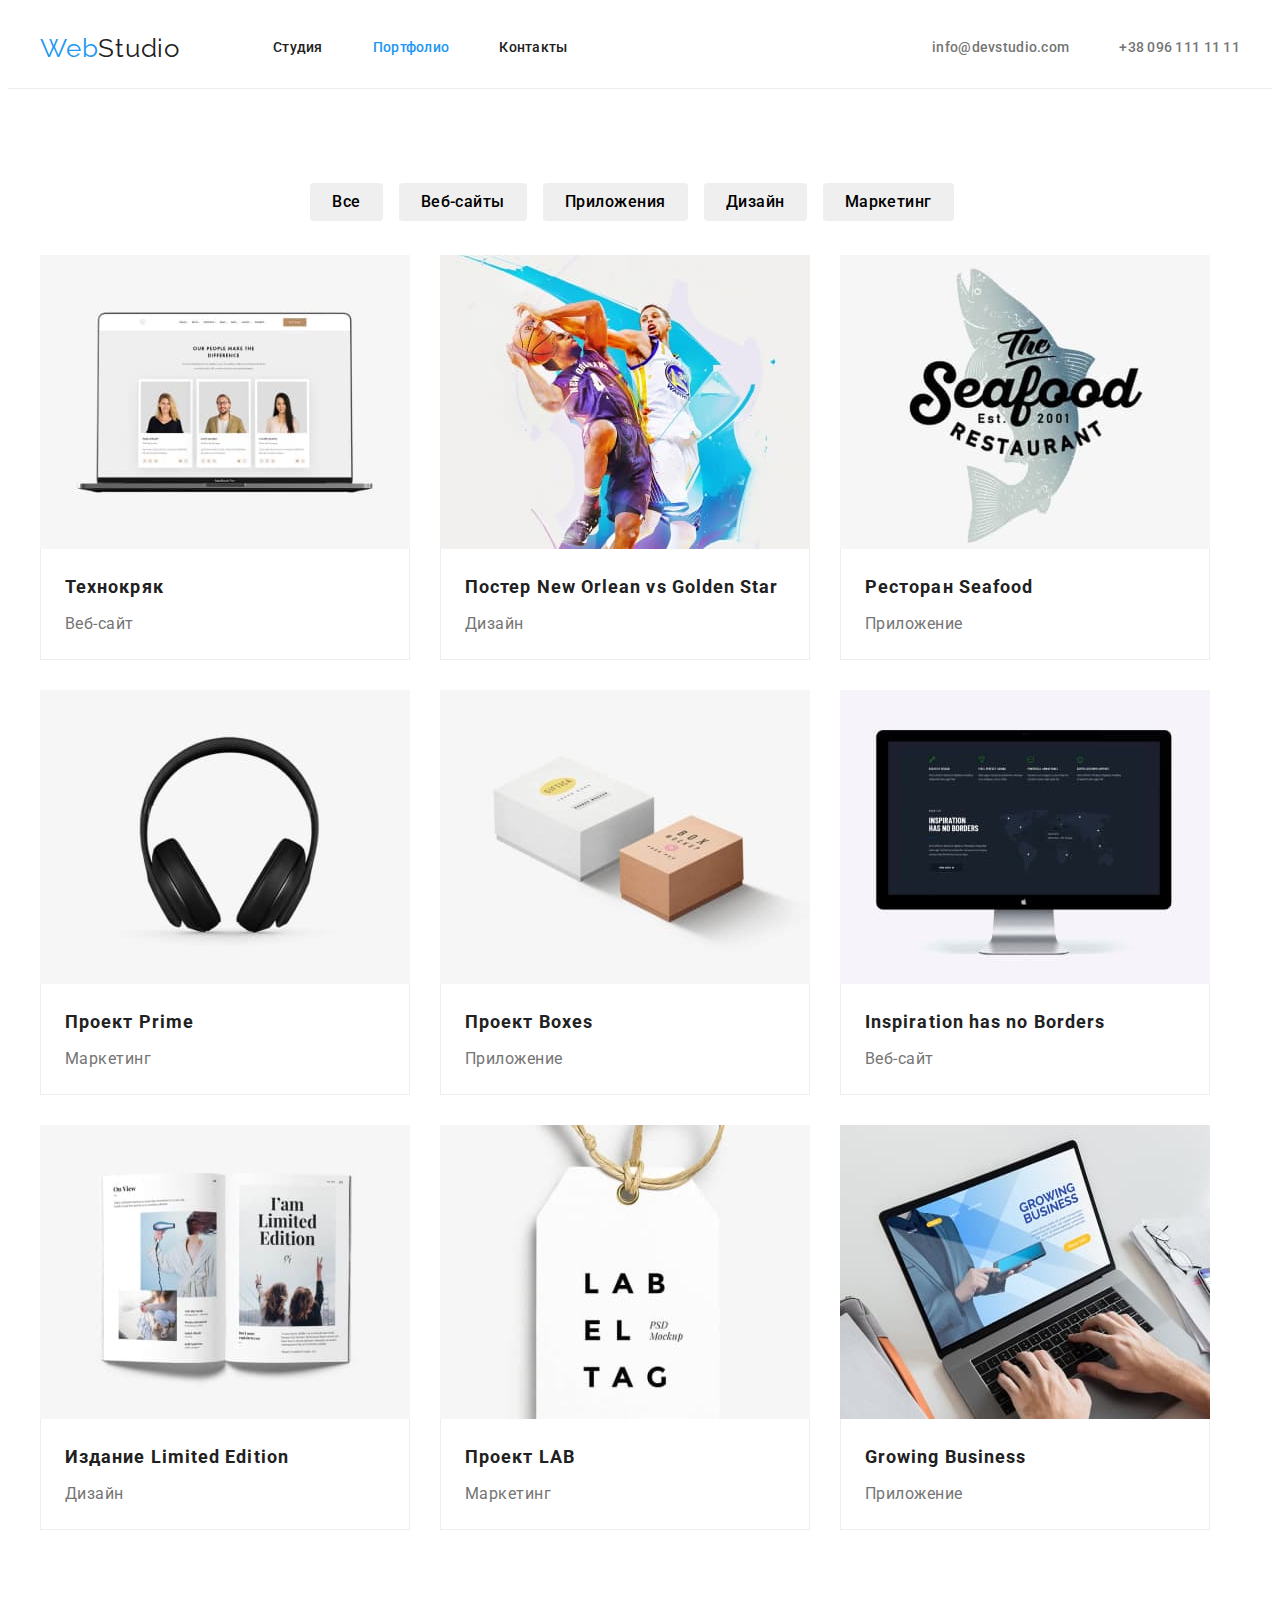
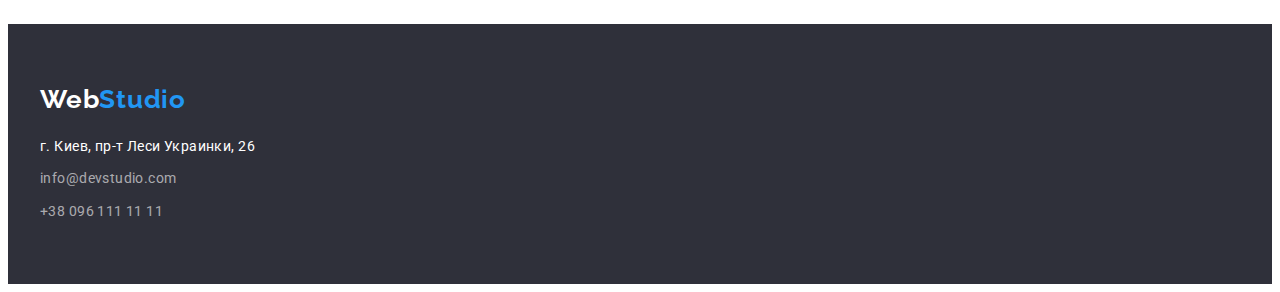
==== commit d19c5d65: "fix porfolio links, fix header" ====
--- a/portfolio.html
+++ b/portfolio.html
@@ -15,11 +15,10 @@
     <!--Шапка сайта-->
     <header class="page-header">
         <div class="container main-nav">
-        <a href="/index.html" class="logo">
+        <a href="/" class="logo">
         <p lang="en"> <span class="logo-header">Web</span>Studio</p> 
         </a>
-        
-        <nav>
+        <nav class="nav-list">
         <ul class="site-nav list">
             <li class="item"><a href="./index.html" class="link">Студия</a></li>
             <li class="item"><a href="./portfolio.html" class="link current" >Портфолио</a></li>  
@@ -39,7 +38,7 @@
     <main>
         <!-- Фильтр -->
             <section class="section">
-                <div class="buttons-nav container">
+                <div class="container">
                 <h1 hidden>portfolio</h1>
                     <ul class="button-list list">
                         <li  class="btn">
@@ -58,9 +57,7 @@
                             <button class="buttons" type="button">Маркетинг</button>
                         </li>
                     </ul>
-                </div>
         <!-- Галерея -->
-        <div class="container">
             <ul class="galerry-list list">
                 <li class="gallery">
                     <a class="links flex-elements" href="">
@@ -133,7 +130,7 @@
     </main>
     <footer class="footer">
         <div class="container">
-        <a href="/index.html" class="logo-footer">
+        <a href="/" class="logo-footer">
             <p lang="en"> <span class="accentlogo">Web</span>Studio</p> 
         </a>
         <address class="adresses">
--- a/css/styles.css
+++ b/css/styles.css
@@ -124,8 +124,12 @@
     font-weight: 500;
     letter-spacing: 0.02em;
     text-decoration: none;
+
+
+}
+
+.nav-list {
     margin-left: 93px;
-
 }
 
 
@@ -342,7 +346,7 @@
 }
 
 .contacts-footer:not(:last-child) {
-    padding-bottom: 9px;
+    margin-bottom: 9px;
 }
 
 .accentlogo {
@@ -391,10 +395,12 @@
     flex-wrap: wrap;
 }
 
+
+
 .flex-elements{
+    display: block;
     width: 370px;
-    margin-right: 30px;
-    margin-bottom: 30px;
+ 
 
 }
 
@@ -426,6 +432,14 @@
     margin-right: 30px;
 }
 
+.gallery:nth-last-child(-n +3) {
+    margin-bottom: 0;
+}
+
+.gallery {
+    margin-bottom: 30px;
+}
+
 .kind-bussines {
     color: var(--secondary-text-color);
     font-size: 16px;
